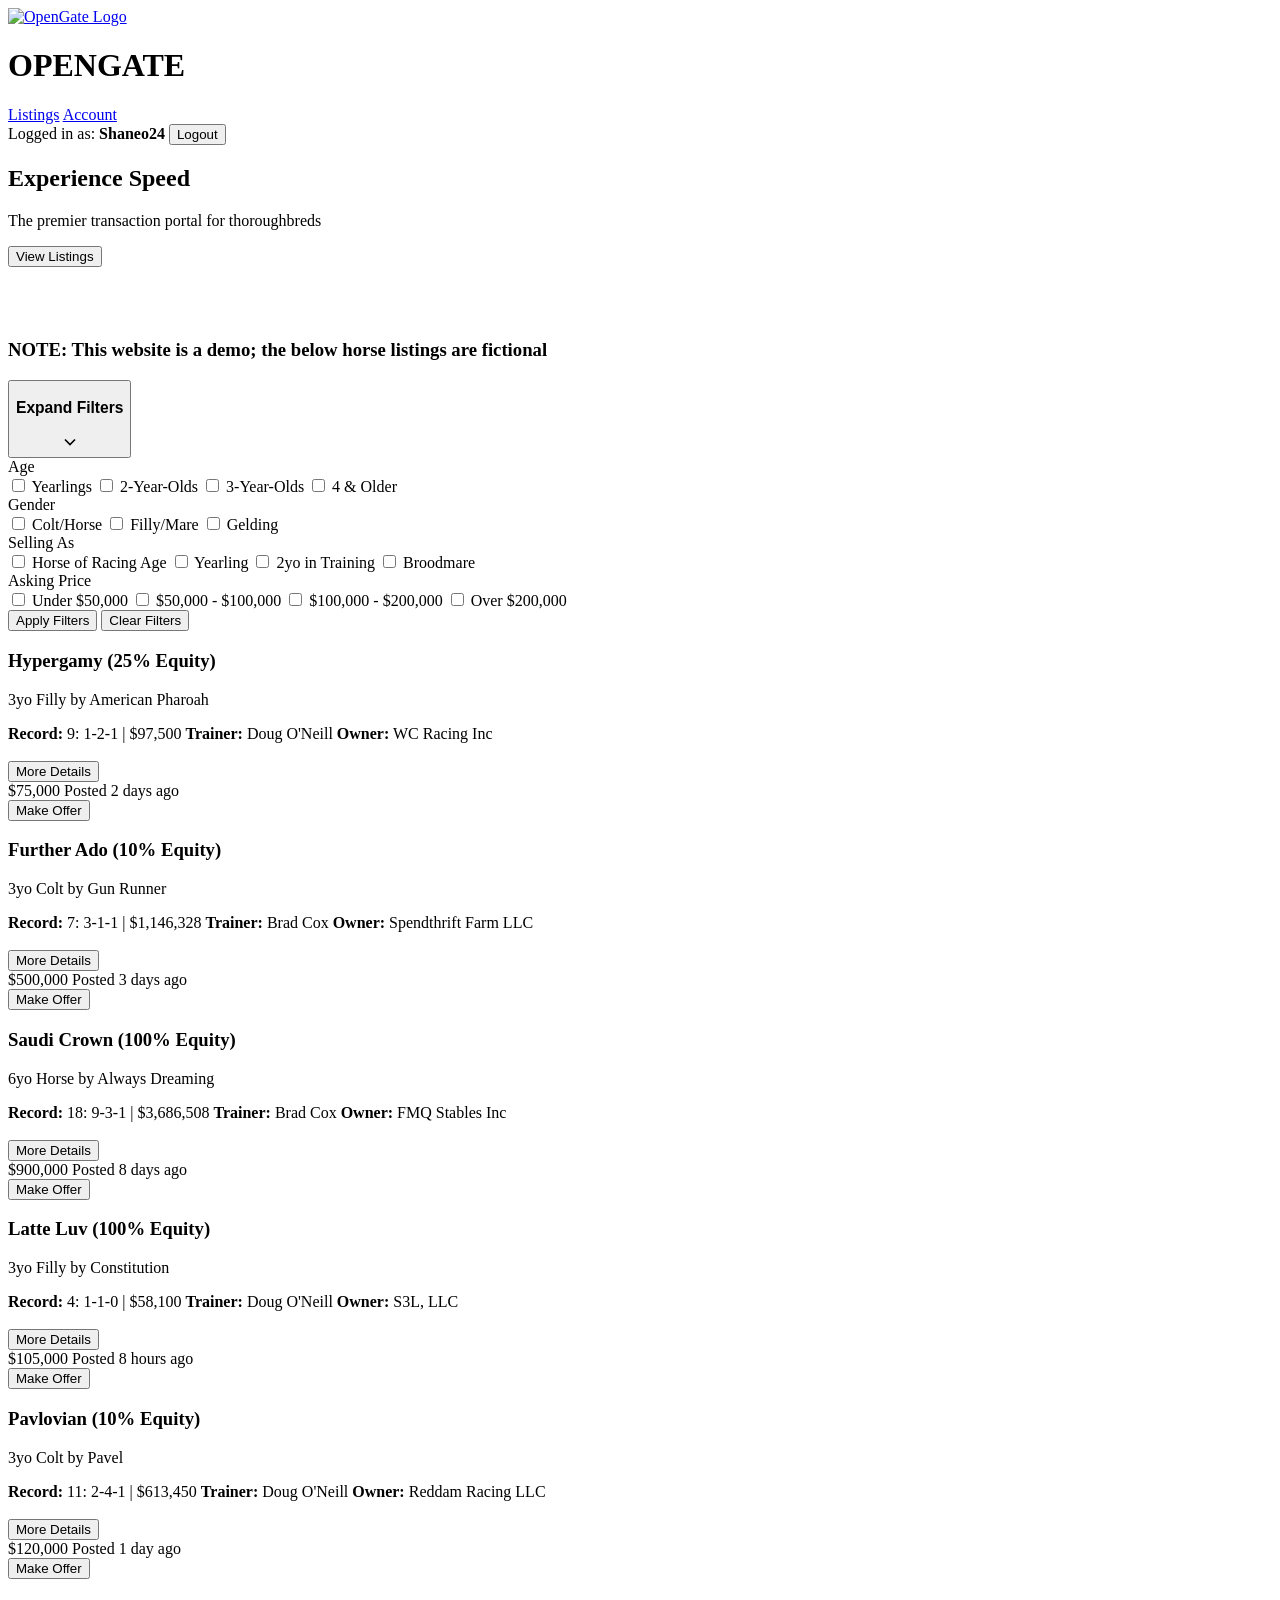
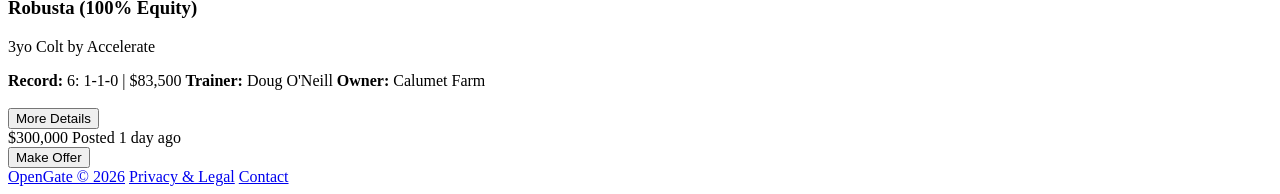
==== index.html @ 2d086a59 "Add files via upload" ====
<!DOCTYPE html>
<html lang="en">
<head>
    <meta charset="UTF-8">
    <meta name="viewport" content="width=device-width, initial-scale=1.0">
    <title>OpenGate - The Thoroughbred Marketplace</title>
    <link href="https://fonts.googleapis.com/css2?family=Montserrat:wght@300;500;700&display=swap" rel="stylesheet">
    <link rel="stylesheet" href="style.css?v=10">
</head>
<body>
    <header>
        <div class="logo-container">
            <a href="index.html"><img src="opengate_logo.png" alt="OpenGate Logo" class="site-logo"></a>
            <h1 class="brand-name">OPENGATE</h1>
        </div>
        <nav>
            <a href="#listings">Listings</a>
            <a href="account.html">Account</a>
			<div class="auth-status">
				<span class="user-greeting">Logged in as: <strong>Shaneo24</strong></span>
				<button class="logout-btn">Logout</button>
			</div>
        </nav>
    </header>

    <section class="hero">
        <div class="hero-content">
            <h2>Experience Speed</h2>
            <p>The premier transaction portal for thoroughbreds</p>
            <a href="#listings"><button class="hero-btn">View Listings</button></a>
			<br>
			<br>
			<br>
			<br>
			<h3>NOTE: This website is a demo; the below horse listings are fictional</h3>
        </div>
    </section>

	<section id="listings" class="filters-wrapper">
		<button class="filters-toggle" id="filters-toggle">
			<h3><span>Expand Filters</span></h3>
			<svg class="chevron" viewBox="0 0 24 24" width="20" height="20" stroke="currentColor" stroke-width="2" fill="none"><polyline points="6 9 12 15 18 9"></polyline></svg>
        </button>
	
		<div class="filters-container" id="filters-content">
			<div class="filter-group">
				<span class="filter-title">Age</span>
				<div class="checkbox-group">
					<label><input type="checkbox" name="age" value="yearling"> Yearlings</label>
					<label><input type="checkbox" name="age" value="2yo"> 2-Year-Olds</label>
					<label><input type="checkbox" name="age" value="3yo"> 3-Year-Olds</label>
					<label><input type="checkbox" name="age" value="older"> 4 & Older</label>
				</div>
			</div>

			<div class="filter-group">
				<span class="filter-title">Gender</span>
				<div class="checkbox-group">
					<label><input type="checkbox" name="gender" value="male"> Colt/Horse</label>
					<label><input type="checkbox" name="gender" value="female"> Filly/Mare</label>
					<label><input type="checkbox" name="gender" value="gelding"> Gelding</label>
				</div>
			</div>
			
			<div class="filter-group">
				<span class="filter-title">Selling As</span>
				<div class="checkbox-group">
					<label><input type="checkbox" name="type" value="hora"> Horse of Racing Age</label>
					<label><input type="checkbox" name="type" value="yearling"> Yearling</label>
					<label><input type="checkbox" name="type" value="2yoIT"> 2yo in Training</label>
					<label><input type="checkbox" name="type" value="broodmare"> Broodmare</label>
				</div>
			</div>

			<div class="filter-group">
				<span class="filter-title">Asking Price</span>
				<div class="checkbox-group">
					<label><input type="checkbox" name="price" value="under50k"> Under $50,000</label>
					<label><input type="checkbox" name="price" value="50k-100k"> $50,000 - $100,000</label>
					<label><input type="checkbox" name="price" value="100k-200k"> $100,000 - $200,000</label>
					<label><input type="checkbox" name="price" value="over200k"> Over $200,000</label>
				</div>
			</div>
		
			<div class="filter-action">
				<button class="filter-btn" id="apply-btn">Apply Filters</button>
				<button class="clear-btn" id="clear-btn">Clear Filters</button>
			</div>
		</div>

    </section>

    <section class="listings">
        <div id="Hypergamy" class="card" data-age="3yo" data-gender="female" data-type="hora" data-price="50k-100k">
            <div class="card-img" style="background-image: url('Hypergamy.jpg'); background-size: cover;"></div>
            <div class="card-content">
                <h3>Hypergamy (25% Equity)</h3>
                <p class="specs">3yo Filly by American Pharoah</p>
                <div class="details">
                    <span><strong>Record:</strong> 9: 1-2-1 | $97,500</span>
                    <span><strong>Trainer:</strong> Doug O'Neill</span>
					<span><strong>Owner:</strong> WC Racing Inc<br><br></span>
					<button class="bid-btn" onclick="window.location.href='hypergamy.html'">More Details</button>
                </div>
                <div class="card-footer">
                    <div class="price">$75,000 <span class="time">Posted 2 days ago</span></div>
                    <button class="bid-btn" onclick="window.location.href='hypergamy.html#make-offer'">Make Offer</button>
                </div>
            </div>
        </div>

        <div id="Further Ado" class="card" data-age="3yo" data-gender="male" data-type="hora" data-price="over200k">
            <div class="card-img" style="background-image: url('https://www.thoroughbreddailynews.com/wp-content/uploads/2025/10/FurtherAdo_PRINT_CoadyMedia.jpg'); background-size: cover;"></div>
            <div class="card-content">
                <h3>Further Ado (10% Equity)</h3>
                <p class="specs">3yo Colt by Gun Runner</p>
                <div class="details">
                    <span><strong>Record:</strong> 7: 3-1-1 | $1,146,328</span>
                    <span><strong>Trainer:</strong> Brad Cox</span>
					<span><strong>Owner:</strong> Spendthrift Farm LLC<br><br></span>
					<button class="bid-btn" onclick="window.location.href='further-ado.html'">More Details</button>
                </div>
                <div class="card-footer">
                    <div class="price">$500,000 <span class="time">Posted 3 days ago</span></div>
                    <button class="bid-btn" onclick="window.location.href='further-ado.html#make-offer'">Make Offer</button>
                </div>
            </div>
        </div>

        <div id="Saudi Crown" class="card" data-age="older" data-gender="male" data-type="hora" data-price="over200k">
            <div class="card-img" style="background-image: url('https://www.thoroughbreddailynews.com/wp-content/uploads/2023/10/Saudi-Crown-PA-Derby-SA6_6053-Sarah-Andrew.jpg'); background-size: cover;"></div>
            <div class="card-content">
                <h3>Saudi Crown (100% Equity)</h3>
                <p class="specs">6yo Horse by Always Dreaming</p>
                <div class="details">
                    <span><strong>Record:</strong> 18: 9-3-1 | $3,686,508</span>
                    <span><strong>Trainer:</strong> Brad Cox</span>
					<span><strong>Owner:</strong> FMQ Stables Inc<br><br></span>
					<button class="bid-btn" onclick="window.location.href='saudi-crown.html'">More Details</button>
                </div>
                <div class="card-footer">
                    <div class="price">$900,000 <span class="time">Posted 8 days ago</span></div>
                    <button class="bid-btn" onclick="window.location.href='saudi-crown.html#make-offer'">Make Offer</button>
                </div>
            </div>
        </div>
		
		<div id="Latte Luv" class="card" data-age="3yo" data-gender="female" data-type="hora" data-price="100k-200k">
            <div class="card-img" style="background-image: url('Latte Luv.jpg'); background-size: cover;"></div>
            <div class="card-content">
                <h3>Latte Luv (100% Equity)</h3>
                <p class="specs">3yo Filly by Constitution</p>
                <div class="details">
                    <span><strong>Record:</strong> 4: 1-1-0 | $58,100</span>
                    <span><strong>Trainer:</strong> Doug O'Neill</span>
					<span><strong>Owner:</strong> S3L, LLC<br><br></span>
					<button class="bid-btn" onclick="window.location.href='latte-luv.html'">More Details</button>
                </div>
                <div class="card-footer">
                    <div class="price">$105,000 <span class="time">Posted 8 hours ago</span></div>
                    <button class="bid-btn" onclick="window.location.href='latte-luv.html#make-offer'">Make Offer</button>
                </div>
            </div>
        </div>
		
		<div id="Pavlovian" class="card" data-age="3yo" data-gender="male" data-type="hora" data-price="100k-200k">
            <div class="card-img" style="background-image: url('Pavlovian.jpg'); background-size: cover;"></div>
            <div class="card-content">
                <h3>Pavlovian (10% Equity)</h3>
                <p class="specs">3yo Colt by Pavel</p>
                <div class="details">
                    <span><strong>Record:</strong> 11: 2-4-1 | $613,450</span>
                    <span><strong>Trainer:</strong> Doug O'Neill</span>
					<span><strong>Owner:</strong> Reddam Racing LLC<br><br></span>
					<button class="bid-btn" onclick="window.location.href='pavlovian.html'">More Details</button>
                </div>
                <div class="card-footer">
                    <div class="price">$120,000 <span class="time">Posted 1 day ago</span></div>
                    <button class="bid-btn" onclick="window.location.href='pavlovian.html#make-offer'">Make Offer</button>
                </div>
            </div>
        </div>
		
		<div id="Robusta" class="card" data-age="3yo" data-gender="male" data-type="hora" data-price="over200k">
            <div class="card-img" style="background-image: url('Robusta.jpg'); background-size: cover;"></div>
            <div class="card-content">
                <h3>Robusta (100% Equity)</h3>
                <p class="specs">3yo Colt by Accelerate</p>
                <div class="details">
                    <span><strong>Record:</strong> 6: 1-1-0 | $83,500</span>
                    <span><strong>Trainer:</strong> Doug O'Neill</span>
					<span><strong>Owner:</strong> Calumet Farm<br><br></span>
					<button class="bid-btn" onclick="window.location.href='robusta.html'">More Details</button>
                </div>
                <div class="card-footer">
                    <div class="price">$300,000 <span class="time">Posted 1 day ago</span></div>
                    <button class="bid-btn" onclick="window.location.href='robusta.html#make-offer'">Make Offer</button>
                </div>
            </div>
        </div>
		
    </section>

    <footer>
        <div class="footer-links">
            <a href="#">OpenGate © 2026</a>
            <a href="#">Privacy & Legal</a>
            <a href="#">Contact</a>
        </div>
    </footer>
	<script src="script.js?v=10"></script>
</body>
</html>
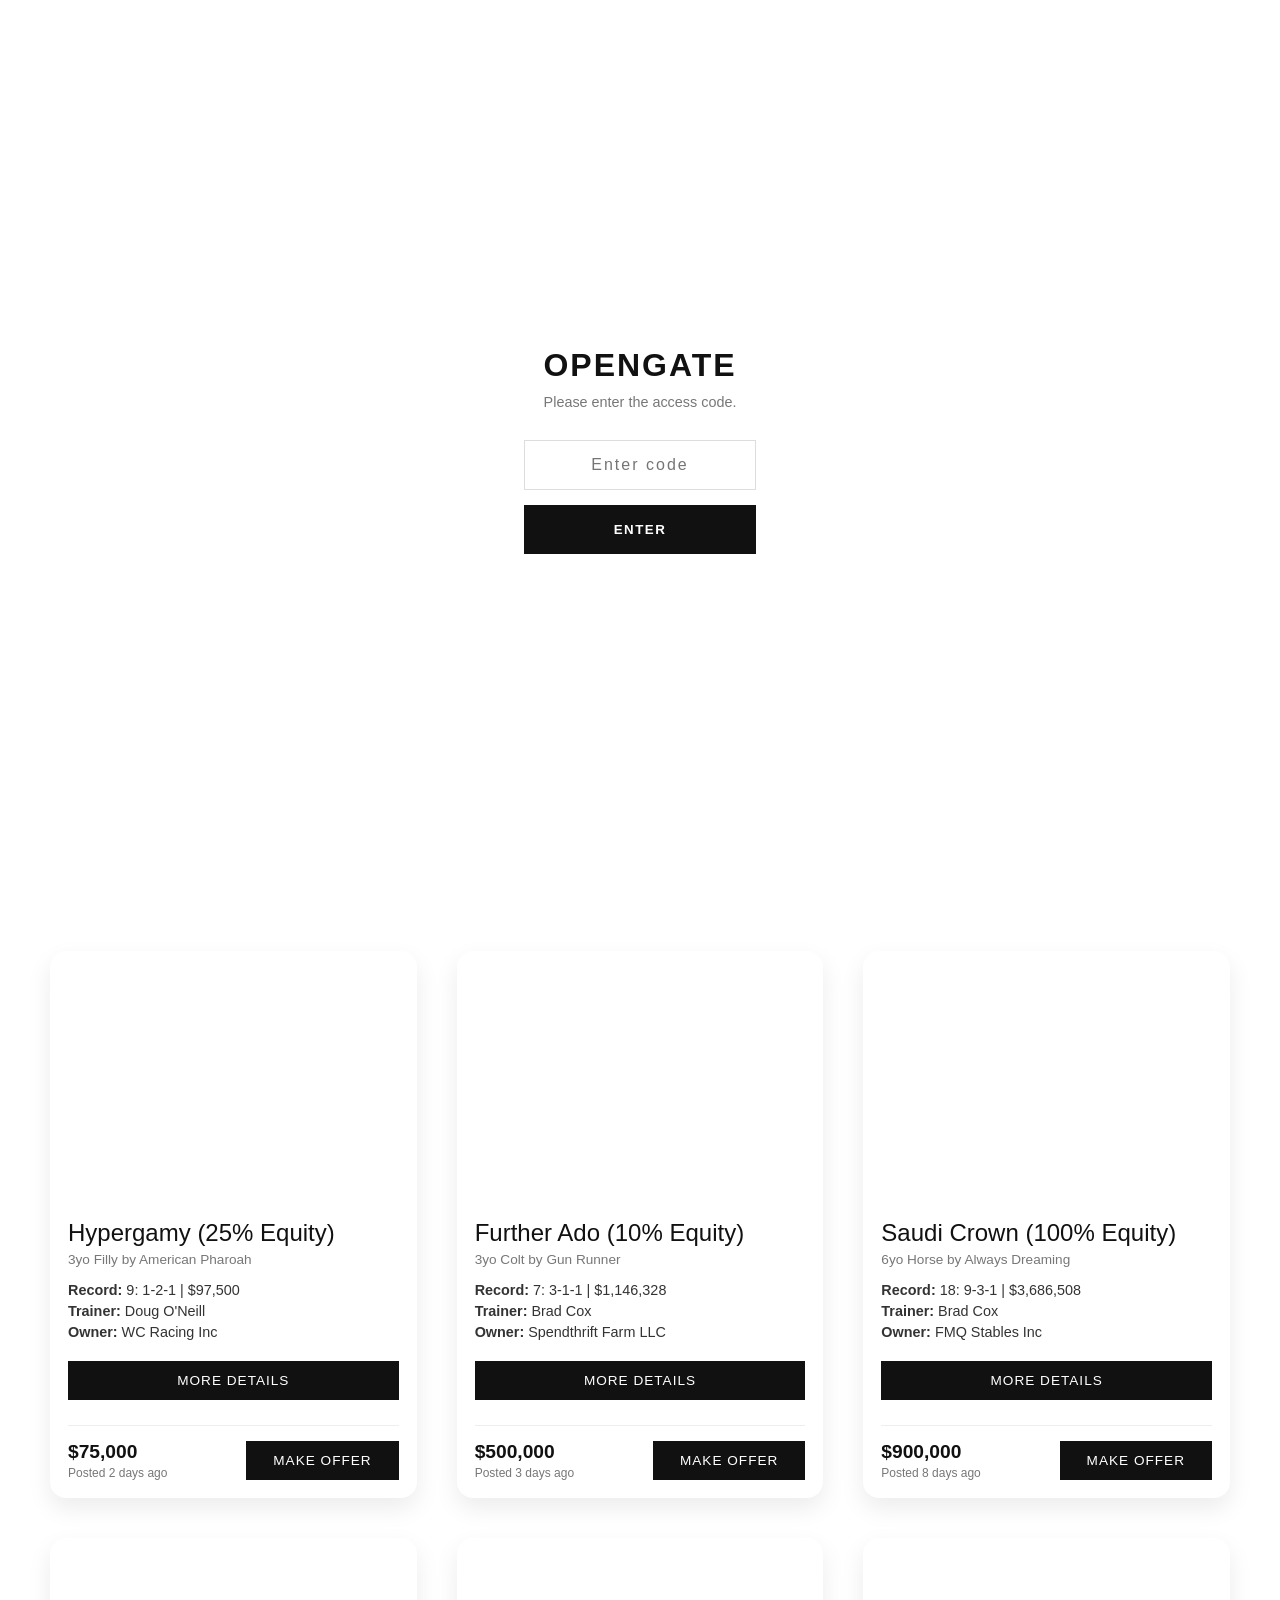
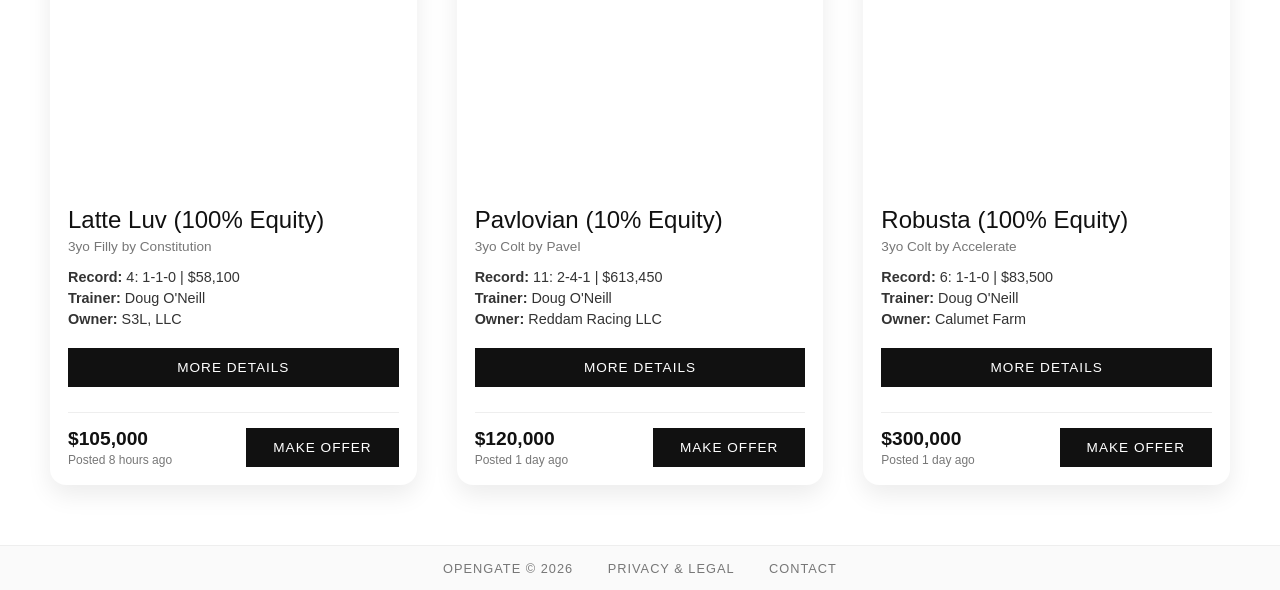
==== commit 86e2589c: "Add files via upload" ====
--- a/index.html
+++ b/index.html
@@ -5,9 +5,21 @@
     <meta name="viewport" content="width=device-width, initial-scale=1.0">
     <title>OpenGate - The Thoroughbred Marketplace</title>
     <link href="https://fonts.googleapis.com/css2?family=Montserrat:wght@300;500;700&display=swap" rel="stylesheet">
-    <link rel="stylesheet" href="style.css?v=10">
+    <link rel="stylesheet" href="style.css?v=12">
 </head>
 <body>
+	<div id="gatekeeper" class="gatekeeper-overlay">
+        <div class="gatekeeper-content">
+            <h2>OPENGATE</h2> 
+            <p>Please enter the access code.</p>
+            <div class="password-box">
+                <input type="password" id="access-code" placeholder="Enter code">
+                <button id="unlock-btn">Enter</button>
+            </div>
+            <p id="error-msg" class="error-text"></p>
+        </div>
+    </div>
+
     <header>
         <div class="logo-container">
             <a href="index.html"><img src="opengate_logo.png" alt="OpenGate Logo" class="site-logo"></a>
@@ -208,6 +220,6 @@
             <a href="#">Contact</a>
         </div>
     </footer>
-	<script src="script.js?v=10"></script>
+	<script src="script.js?v=11"></script>
 </body>
 </html>
--- a/style.css
+++ b/style.css
@@ -0,0 +1,1115 @@
+/* --- Global Styles & Reset --- */
+* {
+    margin: 0;
+    padding: 0;
+    box-sizing: border-box;
+}
+
+html {
+	scroll-behavior: smooth;
+}
+
+body {
+    /* Using the new sleek font */
+    font-family: 'Montserrat', sans-serif;
+    background-color: #ffffff; /* Pure white */
+    color: #111; /* Almost black */
+    -webkit-font-smoothing: antialiased;
+}
+
+/* --- Header & Navigation --- */
+header {
+    display: flex;
+    justify-content: space-between;
+    align-items: center;
+    padding: 10px 50px;
+    background-color: rgba(255, 255, 255, 0.95);
+    position: fixed; /* Keeps header at the top when scrolling */
+    width: 100%;
+    z-index: 100;
+}
+
+.logo-container {
+    display: flex;
+    align-items: center;
+    gap: 15px;
+}
+
+.site-logo {
+    height: 40px;
+    width: auto;
+    object-fit: contain;
+}
+
+.brand-name {
+    font-weight: 700;
+    font-size: 1.5rem;
+    letter-spacing: 2px;
+}
+
+nav a {
+    text-decoration: none;
+    color: #111;
+    margin-left: 30px;
+    font-size: 0.85rem;
+    font-weight: 500;
+    text-transform: uppercase;
+    letter-spacing: 1px;
+    transition: color 0.3s ease;
+}
+
+nav a:hover {
+    color: #777;
+}
+
+/* Update the nav to use flexbox for perfect alignment */
+nav {
+    display: flex;
+    align-items: center;
+}
+
+/* The container for the login info */
+.auth-status {
+    display: flex;
+    align-items: center;
+    gap: 15px;
+    margin-left: 30px;
+    padding-left: 30px;
+    border-left: 1px solid #ddd; /* Adds a clean vertical separator line */
+}
+
+/* The "Logged in as: Shane" text */
+.user-greeting {
+    font-size: 0.75rem;
+    color: #777;
+    text-transform: uppercase;
+    letter-spacing: 0.5px;
+}
+
+.user-greeting strong {
+    color: #111;
+    font-weight: 700;
+}
+
+/* The sleek logout button */
+.logout-btn {
+    background-color: transparent;
+    color: #777;
+    border: 1px solid #ddd;
+    padding: 6px 12px;
+    font-family: inherit;
+    font-size: 0.7rem;
+    font-weight: 500;
+    text-transform: uppercase;
+    letter-spacing: 1px;
+    cursor: pointer;
+    transition: all 0.3s ease;
+}
+
+.logout-btn:hover {
+    color: #111;
+    border-color: #111;
+}
+
+/* --- Hero Section --- */
+.hero {
+    /* Massive edge-to-edge image */
+    height: 90vh; 
+    background: linear-gradient(rgba(0, 20, 38, 0.75), rgba(0, 0, 0, 0.6)), 
+                url('https://static.americasbestracing.net/s3fs-public/styles/large_hero_16_9/public/article/z20241102_charles%20toler_eclipsesportswire_13535.jpg?itok=at6Zv8Zp&c=78c9eab378dc95c158e153fdfc81989d') center/cover;
+    display: flex;
+    align-items: center;
+    justify-content: center;
+    text-align: center;
+    color: white;
+}
+
+.hero-content h2 {
+    font-size: 4rem;
+    font-weight: 300;
+    margin-bottom: 15px;
+    letter-spacing: -1px;
+}
+
+.hero-content p {
+    font-size: 1.2rem;
+    font-weight: 300;
+    margin-bottom: 30px;
+}
+
+.hero-btn {
+    background-color: transparent;
+    color: white;
+    border: 3px solid white;
+    padding: 12px 40px;
+    font-family: inherit;
+    font-weight: 500;
+    font-size: 0.9rem;
+    text-transform: uppercase;
+    letter-spacing: 1px;
+    cursor: pointer;
+    transition: all 0.3s ease;
+}
+
+.hero-btn:hover {
+    background-color: white;
+    color: black;
+}
+
+/* --- Filters Section --- */
+.filters-wrapper {
+    max-width: 1400px;
+    margin: 40px auto 0 auto;
+    border-bottom: 1px solid #eee;
+}
+
+.filters-toggle {
+    width: 100%;
+    background: transparent;
+    border: none;
+    display: flex;
+    justify-content: center; /* Centers the button text */
+    align-items: center;
+    gap: 10px;
+    padding: 10px 0 10px 0;
+    font-family: inherit;
+    font-size: 0.9rem;
+    font-weight: 500;
+    text-transform: uppercase;
+    letter-spacing: 1px;
+    cursor: pointer;
+    color: #111;
+    transition: background-color 0.3s;
+}
+
+.chevron {
+    transition: transform 0.3s ease; /* Makes the arrow spin smoothly */
+}
+
+/* This class flips the arrow upside down when the menu is open */
+.filters-toggle.active .chevron {
+    transform: rotate(180deg);
+}
+
+.filters-container {
+    display: flex;
+    justify-content: center;
+    gap: 60px;
+    background-color: #ffffff;
+    
+    /* These three lines handle the smooth sliding animation */
+    max-height: 0; 
+    padding: 0 40px; 
+    overflow: hidden; 
+    transition: max-height 0.4s ease, padding 0.4s ease;
+}
+
+/* This class expands the menu when added by JavaScript */
+.filters-container.open {
+    max-height: 500px; /* Arbitrary large number to let it expand fully */
+    padding: 40px; 
+}
+
+/* ... Keep all your existing .filter-group, .checkbox-group, and button styles exactly the same below here! ... */
+.filter-group {
+    display: flex;
+    flex-direction: column;
+}
+
+.filter-title {
+    font-size: 0.8rem;
+    font-weight: 700;
+    text-transform: uppercase;
+    letter-spacing: 1px;
+    margin-bottom: 15px;
+    color: #777;
+}
+
+.checkbox-group {
+    display: flex;
+    flex-direction: column;
+    gap: 12px;
+}
+
+.checkbox-group label {
+    font-size: 0.9rem;
+    color: #111;
+    cursor: pointer;
+    display: flex;
+    align-items: center;
+    gap: 10px;
+}
+
+.checkbox-group input[type="checkbox"] {
+    accent-color: #111; 
+    width: 14px;
+    height: 14px;
+}
+
+.filter-action {
+    display: flex;
+    flex-direction: column; 
+    align-items: center; 
+    justify-content: flex-end; 
+    gap: 10px; 
+    margin-bottom: 8px; 
+}
+
+.filter-btn {
+    background-color: #f4f4f4;
+    color: #111;
+    border: none;
+    padding: 10px 30px;
+    font-family: inherit;
+    font-weight: 500;
+    font-size: 0.85rem;
+    text-transform: uppercase;
+    letter-spacing: 1px;
+    cursor: pointer;
+    transition: background-color 0.3s;
+}
+
+.filter-btn:hover {
+    background-color: #e0e0e0;
+}
+
+.clear-btn {
+    background-color: transparent;
+    color: #777;
+    border: none;
+    padding: 0;
+    font-family: inherit;
+    font-weight: 500;
+    font-size: 0.75rem;
+    text-transform: uppercase;
+    letter-spacing: 1px;
+    cursor: pointer;
+    text-decoration: underline;
+    visibility: hidden; 
+    opacity: 0; 
+    transition: opacity 0.3s ease, color 0.3s;
+}
+
+.clear-btn:hover {
+    color: #111;
+}
+
+/* --- Horse Listings Grid --- */
+.listings {
+    display: grid;
+    grid-template-columns: repeat(auto-fill, minmax(350px, 1fr));
+    gap: 40px;
+    padding: 60px 50px;
+    max-width: 1400px;
+    margin: 0 auto;
+}
+
+.card {
+    background-color: #fff;
+    border-radius: 16px; /* Brings back the rounded corners */
+    overflow: hidden; /* Ensures the horse images stay inside the rounded corners */
+    box-shadow: 0 10px 25px rgba(0,0,0,0.08); /* Brings back the soft, floating shadow */
+    display: flex;
+    flex-direction: column;
+    border: none; /* Removes the flat line border */
+    transition: transform 0.3s ease, box-shadow 0.3s ease, opacity 0.3s ease; /* Adds a smooth animation for hover */
+	opacity: 1;
+	transform: scale(1);
+}
+
+/* Optional: Adds a nice floating effect when the user hovers over a horse */
+.card:hover {
+    transform: translateY(-5px);
+    box-shadow: 0 15px 35px rgba(0,0,0,0.12);
+}
+
+.card.fade-out {
+	opacity: 0;
+	transform: scale(0.8);
+}
+
+.card-content {
+    padding: 18px; /* Brings back the padding so the text doesn't touch the edges */
+}
+
+.card-img {
+    height: 250px;
+    width: 100%;
+    background-size: cover;
+    background-position: center;
+}
+
+.card-content h3 {
+    font-size: 1.5rem;
+    font-weight: 500;
+    margin-bottom: 5px;
+}
+
+.specs {
+    font-size: 0.85rem;
+    color: #777;
+    margin-bottom: 15px;
+}
+
+.details {
+    display: flex;
+    flex-direction: column;
+    gap: 5px;
+    font-size: 0.9rem;
+    margin-bottom: 25px;
+    color: #333;
+}
+
+.card-footer {
+    display: flex;
+    justify-content: space-between;
+    align-items: center;
+    border-top: 1px solid #eee;
+    padding-top: 15px;
+}
+
+.price {
+    font-weight: 700;
+    font-size: 1.2rem;
+    display: flex;
+    flex-direction: column;
+}
+
+.time {
+    font-size: 0.75rem;
+    font-weight: 400;
+    color: #777;
+    margin-top: 3px;
+}
+
+.bid-btn {
+    background-color: #111;
+    color: white;
+    border: 2px solid #111;
+    padding: 10px 25px;
+    font-family: inherit;
+    font-weight: 500;
+    font-size: 0.85rem;
+    text-transform: uppercase;
+    letter-spacing: 1px;
+    cursor: pointer;
+    transition: all 0.3s ease;
+}
+
+.bid-btn:hover {
+    background-color: transparent;
+    color: #111;
+}
+
+/* --- Footer --- */
+footer {
+    padding: 13px 13px;
+    background-color: #fafafa;
+    border-top: 1px solid #eee;
+    text-align: center;
+}
+
+.footer-links a {
+    text-decoration: none;
+    color: #777;
+    font-size: 0.8rem;
+    margin: 0 15px;
+    text-transform: uppercase;
+    letter-spacing: 1px;
+}
+
+/* --- Account Page Styles --- */
+.account-wrapper {
+    max-width: 800px; /* Keeps the form from getting too wide on large screens */
+    margin: 0 auto;
+    padding: 120px 40px 80px 40px; /* Top padding accounts for the fixed header */
+}
+
+.account-header {
+    margin-bottom: 40px;
+    border-bottom: 2px solid #111;
+    padding-bottom: 20px;
+}
+
+.account-header h2 {
+    font-size: 2.5rem;
+    font-weight: 300;
+    color: #111;
+    margin-bottom: 10px;
+}
+
+.account-header p {
+    color: #777;
+    font-size: 0.95rem;
+}
+
+.account-form-container {
+    background-color: #fff;
+}
+
+.form-section {
+    margin-bottom: 50px;
+}
+
+.form-section h3 {
+    font-size: 1.2rem;
+    font-weight: 700;
+    text-transform: uppercase;
+    letter-spacing: 1px;
+    margin-bottom: 25px;
+    color: #111;
+}
+
+/* 2-Column Grid for Inputs */
+.input-grid {
+    display: grid;
+    grid-template-columns: 1fr 1fr;
+    gap: 30px;
+    margin-bottom: 25px;
+}
+
+.input-group {
+    display: flex;
+    flex-direction: column;
+}
+
+.input-group label {
+    font-size: 0.8rem;
+    font-weight: 700;
+    color: #777;
+    text-transform: uppercase;
+    letter-spacing: 0.5px;
+    margin-bottom: 8px;
+}
+
+/* Sleek, modern text inputs */
+.input-group input {
+    padding: 12px 15px;
+    border: 1px solid #ddd;
+    font-family: inherit;
+    font-size: 1rem;
+    color: #111;
+    transition: border-color 0.3s;
+    outline: none;
+    background-color: #fafafa;
+}
+
+.input-group input:focus {
+    border-color: #111; /* Sharp black border when typing */
+    background-color: #fff;
+}
+
+.privacy-toggle {
+    margin-top: 15px;
+    padding: 15px 20px;
+    background-color: #fafafa;
+    border-left: 3px solid #111;
+}
+
+.privacy-toggle label,
+.notification-masters label,
+.checkbox-grid label {
+    font-size: 0.9rem;
+    color: #111;
+    cursor: pointer;
+    display: flex;
+    align-items: center;
+    gap: 10px;
+}
+
+/* Style all checkboxes on the account page */
+.account-wrapper input[type="checkbox"] {
+    accent-color: #111;
+    width: 16px;
+    height: 16px;
+    cursor: pointer;
+}
+
+.notification-masters {
+    display: flex;
+    gap: 40px;
+    margin-bottom: 30px;
+    padding-bottom: 30px;
+    border-bottom: 1px solid #eee;
+}
+
+.notification-details h4 {
+    font-size: 0.9rem;
+    font-weight: 500;
+    color: #777;
+    margin-bottom: 15px;
+}
+
+.checkbox-grid {
+    display: grid;
+    grid-template-columns: 1fr 1fr;
+    gap: 15px;
+}
+
+/* Save Button */
+.form-actions {
+    display: flex;
+    justify-content: flex-end;
+    margin-top: 40px;
+}
+
+.save-btn {
+    background-color: #111;
+    color: white;
+    border: 2px solid #111;
+    padding: 12px 40px;
+    font-family: inherit;
+    font-weight: 500;
+    font-size: 0.9rem;
+    text-transform: uppercase;
+    letter-spacing: 1px;
+    cursor: pointer;
+    transition: all 0.3s ease;
+}
+
+.save-btn:hover {
+    background-color: transparent;
+    color: #111;
+}
+
+/* --- Horse Profile Page Styles --- */
+.profile-wrapper {
+    max-width: 1400px;
+    margin: 0 auto;
+    padding: 120px 50px 80px 50px; /* Accounts for the fixed header */
+}
+
+.profile-grid {
+    display: grid;
+    grid-template-columns: 1.2fr 1fr; /* Image takes up slightly more space than the text */
+    gap: 60px;
+    align-items: start;
+}
+
+.profile-image-container {
+    width: 100%;
+}
+
+.profile-image {
+    width: 100%;
+    height: auto;
+    object-fit: cover;
+    display: block;
+    /* Keeping the image completely square/flat to match the Tesla vibe */
+}
+
+.profile-details {
+    display: flex;
+    flex-direction: column;
+}
+
+.profile-header {
+    margin-bottom: 20px;
+    border-bottom: 2px solid #111;
+    padding-bottom: 15px;
+}
+
+.profile-header h2 {
+    font-size: 3.5rem;
+    font-weight: 300;
+    color: #111;
+    letter-spacing: -1px;
+    margin-bottom: 5px;
+}
+
+.subtitle {
+    font-size: 1.1rem;
+    color: #777;
+    text-transform: uppercase;
+    letter-spacing: 1px;
+}
+
+.profile-price-block {
+    display: flex;
+    align-items: center;
+    gap: 20px;
+    margin-bottom: 30px;
+}
+
+.price-main {
+    font-size: 2.5rem;
+    font-weight: 700;
+    color: #111;
+}
+
+.equity-badge {
+    background-color: #f4f4f4;
+    color: #111;
+    padding: 8px 15px;
+    font-size: 0.85rem;
+    font-weight: 700;
+    text-transform: uppercase;
+    letter-spacing: 1px;
+    border: 1px solid #ddd;
+}
+
+/* Specs List */
+.specs-list {
+    display: flex;
+    flex-direction: column;
+    margin-bottom: 20px;
+}
+
+.spec-item {
+    display: flex;
+    justify-content: space-between;
+    padding: 15px 0;
+    border-bottom: 1px solid #eee;
+}
+
+.spec-label {
+    font-size: 0.9rem;
+    font-weight: 700;
+    color: #777;
+    text-transform: uppercase;
+    letter-spacing: 1px;
+}
+
+.spec-value {
+    font-size: 1rem;
+    font-weight: 500;
+    color: #111;
+    text-align: right;
+}
+
+/* Action Buttons */
+.profile-actions {
+    display: flex;
+    flex-direction: column;
+    gap: 15px;
+}
+
+.primary-btn {
+    width: 100%;
+    background-color: #111;
+    color: white;
+    border: 2px solid #111;
+    padding: 10px 0;
+    font-family: inherit;
+    font-weight: 700;
+    font-size: 1rem;
+    text-transform: uppercase;
+    letter-spacing: 1.5px;
+    cursor: pointer;
+    transition: all 0.3s ease;
+}
+
+.primary-btn:hover {
+    background-color: transparent;
+    color: #111;
+}
+
+.secondary-btn {
+    width: 100%;
+    background-color: transparent;
+    color: #111;
+    border: 1px solid #ddd;
+    padding: 18px 0;
+    font-family: inherit;
+    font-weight: 500;
+    font-size: 0.9rem;
+    text-transform: uppercase;
+    letter-spacing: 1px;
+    cursor: pointer;
+    transition: all 0.3s ease;
+}
+
+.secondary-btn:hover {
+    border-color: #111;
+    background-color: #fafafa;
+}
+
+/* Make it stack cleanly on smaller screens */
+@media (max-width: 900px) {
+    .profile-grid {
+        display: flex; 
+        flex-direction: column;
+        gap: 40px;
+    }
+    
+    /* This forces the text to the top on mobile */
+    .profile-details {
+        order: 1; 
+    }
+    
+    /* This pushes the image and documents below the text */
+    .profile-image-container {
+        order: 2; 
+    }
+}
+
+/* --- Documents Accordion Styles --- */
+.documents-section {
+    margin-top: 20px;
+}
+
+.accordion-item {
+    border-bottom: 1px solid #eee;
+}
+
+.accordion-header {
+    width: 100%;
+    display: flex;
+    justify-content: space-between;
+    align-items: center;
+    background: transparent;
+    border: none;
+    padding: 20px 0;
+    font-family: inherit;
+    font-size: 0.95rem;
+    font-weight: 700;
+    text-transform: uppercase;
+    letter-spacing: 1px;
+    color: #111;
+    cursor: pointer;
+    transition: color 0.3s;
+}
+
+.accordion-header:hover {
+    color: #777;
+}
+
+.accordion-header .chevron {
+    transition: transform 0.3s ease;
+}
+
+.accordion-header.active .chevron {
+    transform: rotate(180deg);
+}
+
+.accordion-content {
+    max-height: 0;
+    overflow: hidden;
+    transition: max-height 0.4s ease, padding 0.4s ease;
+}
+
+.accordion-content.open {
+    max-height: 500px; /* Expands to show the files */
+    padding-bottom: 20px;
+}
+
+/* Mock File Styling */
+.mock-file {
+    display: flex;
+    justify-content: space-between;
+    align-items: center;
+    background-color: #fafafa;
+    border: 1px solid #ddd;
+    padding: 15px 20px;
+    margin-top: 10px;
+    transition: border-color 0.3s ease, background-color 0.3s ease;
+}
+
+.mock-file:hover {
+    border-color: #111;
+    background-color: #fff;
+}
+
+.file-info {
+    display: flex;
+    align-items: center;
+    gap: 15px;
+}
+
+.file-icon {
+    font-size: 1.2rem;
+}
+
+.file-name {
+    font-size: 0.9rem;
+    font-weight: 500;
+    color: #333;
+}
+
+.file-view {
+    font-size: 0.8rem;
+    font-weight: 700;
+    text-transform: uppercase;
+    letter-spacing: 1px;
+    color: #111;
+    text-decoration: none;
+    border-bottom: 1px solid #111;
+    padding-bottom: 2px;
+}
+
+.file-view:hover {
+    color: #777;
+    border-bottom-color: #777;
+}
+
+/* --- Profile Contact Box --- */
+.profile-contact-box {
+    margin-top: 40px;
+    padding: 25px;
+    background-color: #fafafa;
+    border: 1px solid #eee;
+    border-left: 3px solid #111; /* Signature stark black accent line */
+}
+
+.profile-contact-box h4 {
+    font-size: 1rem;
+    font-weight: 700;
+    text-transform: uppercase;
+    letter-spacing: 1px;
+    color: #111;
+    margin-bottom: 10px;
+}
+
+.profile-contact-box p {
+    font-size: 0.95rem;
+    color: #555;
+    line-height: 1.5;
+    margin-bottom: 20px;
+}
+
+.profile-contact-box strong {
+    color: #111;
+}
+
+/* Styled to look like a crisp, clickable text link instead of a bulky button */
+.email-link {
+    display: inline-block;
+    color: #111;
+    font-size: 0.9rem;
+    font-weight: 700;
+    text-transform: uppercase;
+    letter-spacing: 1px;
+    text-decoration: none;
+    border-bottom: 2px solid #111;
+    padding-bottom: 2px;
+    transition: color 0.3s ease, border-color 0.3s ease;
+}
+
+.email-link:hover {
+    color: #777;
+    border-bottom-color: #777;
+}
+
+/* --- Profile Description Text --- */
+.profile-description {
+    margin-bottom: 20px; 
+    background-color: #fafafa; /* Very subtle light gray background */
+    padding: 10px 10px; /* Adds breathing room inside the box */
+    border: 1px solid #eeeeee; /* A crisp, faint border to define the edges */
+}
+
+.profile-description ul {
+    padding-left: 20px; /* Brings back the space for the bullets */
+}
+
+.profile-description li {
+    font-size: 1rem;
+    line-height: 1.6;
+    color: #555;
+    margin-bottom: 8px; /* Spaces the bullet points out nicely */
+}
+
+/* --- Expense Estimates Section --- */
+.expense-estimates {
+    margin-top: 40px;
+    background-color: #fafafa;
+    border: 1px solid #eee;
+    padding: 30px;
+}
+
+.expense-estimates h3 {
+    font-size: 1.1rem;
+    font-weight: 700;
+    text-transform: uppercase;
+    letter-spacing: 1px;
+    color: #111;
+    margin-bottom: 20px;
+    border-bottom: 2px solid #111;
+    padding-bottom: 10px;
+}
+
+.expense-list {
+    display: flex;
+    flex-direction: column;
+}
+
+.expense-item {
+    display: flex;
+    justify-content: space-between;
+    padding: 12px 0;
+    border-bottom: 1px solid #ddd;
+}
+
+.expense-item.total {
+    margin-top: 10px;
+    border-top: 2px solid #111;
+    border-bottom: none;
+    padding-top: 15px;
+}
+
+.expense-item.total .expense-label,
+.expense-item.total .expense-value {
+    font-weight: 700;
+    color: #111;
+    font-size: 1.1rem;
+}
+
+.expense-label {
+    font-size: 0.95rem;
+    font-weight: 500;
+    color: #555;
+}
+
+.expense-value {
+    font-size: 0.95rem;
+    font-weight: 700;
+    color: #111;
+}
+
+.expense-note {
+    margin-top: 20px;
+    font-size: 0.8rem;
+    color: #777;
+    font-style: italic;
+    line-height: 1.4;
+}
+
+/* --- Gatekeeper Access Overlay --- */
+.gatekeeper-overlay {
+    position: fixed;
+    top: 0;
+    left: 0;
+    width: 100%;
+    height: 100vh;
+    background-color: #ffffff;
+    z-index: 9999; /* Forces it to the very front */
+    display: flex;
+    align-items: center;
+    justify-content: center;
+    transition: opacity 0.5s ease;
+}
+
+.gatekeeper-content {
+    text-align: center;
+    max-width: 400px;
+    padding: 40px;
+}
+
+.gatekeeper-content h2 {
+    font-size: 2rem;
+    font-weight: 700;
+    letter-spacing: 2px;
+    margin-bottom: 10px;
+    color: #111;
+}
+
+.gatekeeper-content p {
+    color: #777;
+    margin-bottom: 30px;
+    font-size: 0.9rem;
+}
+
+.password-box {
+    display: flex;
+    flex-direction: column;
+    gap: 15px;
+}
+
+.password-box input {
+    width: 100%;
+    padding: 15px;
+    border: 1px solid #ddd;
+    font-family: inherit;
+    font-size: 1rem;
+    text-align: center;
+    outline: none;
+    letter-spacing: 2px;
+}
+
+.password-box input:focus {
+    border-color: #111;
+}
+
+.password-box button {
+    width: 100%;
+    background-color: #111;
+    color: white;
+    border: 2px solid #111;
+    padding: 15px;
+    font-family: inherit;
+    font-weight: 700;
+    text-transform: uppercase;
+    letter-spacing: 1.5px;
+    cursor: pointer;
+    transition: all 0.3s ease;
+}
+
+.password-box button:hover {
+    background-color: transparent;
+    color: #111;
+}
+
+.error-text {
+    color: #d32f2f !important;
+    margin-top: 15px !important;
+    font-size: 0.8rem !important;
+    display: none;
+}
+
+/* --- Mobile Layout Fixes --- */
+@media (max-width: 850px) {
+    
+	html {
+		scroll-padding-top: 180px;
+	}
+	
+    /* 1. Fix the Header & Navbar */
+    header {
+        flex-direction: column; 
+        padding: 10px 15px;
+        gap: 8px;
+    }
+
+    nav {
+        flex-wrap: wrap; 
+        justify-content: center;
+        gap: 10px;
+    }
+
+    .auth-status {
+        margin-left: 0;
+        padding-left: 0;
+        border-left: none; 
+        border-top: 1px solid #eee; 
+        padding-top: 10px;
+        width: 100%;
+        justify-content: center;
+    }
+
+	.hero-content {
+        padding-top: 180px;
+    }
+
+    .profile-wrapper, .account-wrapper {
+        padding-top: 180px;
+        padding-left: 15px; /* Expands the content to match the index cards */
+        padding-right: 15px;
+        padding-bottom: 40px; /* Tightens up the bottom spacing a bit on mobile too */
+    }
+	
+	.filters-container {
+		flex-direction: column;
+		gap: 30px;
+	}
+	
+	.filters-container.open {
+		max-height: 1500px;
+		padding: 30px;
+	}
+	
+    /* 2. Center the Horse Cards (Without resizing them) */
+    .listings {
+        justify-content: center; /* Ensures the cards stay perfectly in the middle */
+        padding: 40px 10px; /* Shrinks the side padding so it stops pushing the cards right */
+    }
+}
